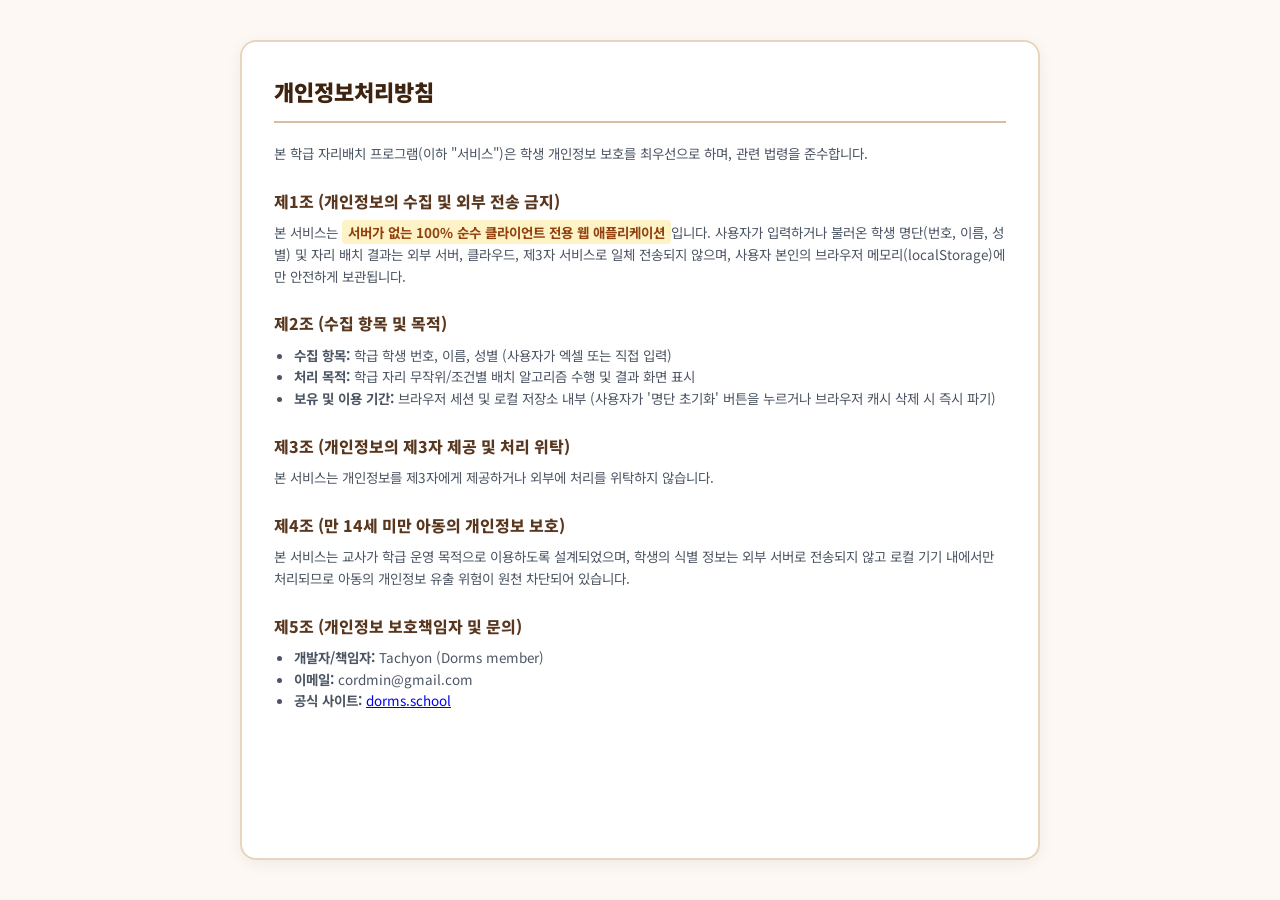
==== privacy.html @ ddee7d0c "feat: 보안 헤더 메타태그 및 개인정보처리방침 추가" ====
<!DOCTYPE html>
<html lang="ko">
<head>
  <meta charset="UTF-8">
  <title>개인정보처리방침 - 학급 자리배치 프로그램</title>
  <meta name="viewport" content="width=device-width, initial-scale=1">
  <link rel="stylesheet" href="css/style.css">
  <style>
    body { font-family: 'Noto Sans KR', sans-serif; padding: 40px 20px; background: var(--bg); color: var(--text1); line-height: 1.6; }
    .privacy-container { max-width: 800px; margin: 0 auto; background: #ffffff; padding: 32px; border-radius: 16px; border: 2px solid var(--border); box-shadow: 0 4px 16px rgba(0,0,0,0.06); }
    h1 { font-size: 22px; font-weight: 900; color: #3e2410; margin-bottom: 20px; border-bottom: 2px solid var(--border2); padding-bottom: 12px; }
    h2 { font-size: 16px; font-weight: 800; color: #59361e; margin-top: 24px; margin-bottom: 8px; }
    p, li { font-size: 13.5px; color: #4b5563; }
    ul { padding-left: 20px; margin-bottom: 12px; }
    .highlight { background: #fef3c7; padding: 2px 6px; border-radius: 4px; font-weight: 700; color: #92400e; }
  </style>
</head>
<body>
<div class="privacy-container">
  <h1>개인정보처리방침</h1>
  <p>본 학급 자리배치 프로그램(이하 "서비스")은 학생 개인정보 보호를 최우선으로 하며, 관련 법령을 준수합니다.</p>

  <h2>제1조 (개인정보의 수집 및 외부 전송 금지)</h2>
  <p>본 서비스는 <span class="highlight">서버가 없는 100% 순수 클라이언트 전용 웹 애플리케이션</span>입니다. 사용자가 입력하거나 불러온 학생 명단(번호, 이름, 성별) 및 자리 배치 결과는 외부 서버, 클라우드, 제3자 서비스로 일체 전송되지 않으며, 사용자 본인의 브라우저 메모리(localStorage)에만 안전하게 보관됩니다.</p>

  <h2>제2조 (수집 항목 및 목적)</h2>
  <ul>
    <li><strong>수집 항목:</strong> 학급 학생 번호, 이름, 성별 (사용자가 엑셀 또는 직접 입력)</li>
    <li><strong>처리 목적:</strong> 학급 자리 무작위/조건별 배치 알고리즘 수행 및 결과 화면 표시</li>
    <li><strong>보유 및 이용 기간:</strong> 브라우저 세션 및 로컬 저장소 내부 (사용자가 '명단 초기화' 버튼을 누르거나 브라우저 캐시 삭제 시 즉시 파기)</li>
  </ul>

  <h2>제3조 (개인정보의 제3자 제공 및 처리 위탁)</h2>
  <p>본 서비스는 개인정보를 제3자에게 제공하거나 외부에 처리를 위탁하지 않습니다.</p>

  <h2>제4조 (만 14세 미만 아동의 개인정보 보호)</h2>
  <p>본 서비스는 교사가 학급 운영 목적으로 이용하도록 설계되었으며, 학생의 식별 정보는 외부 서버로 전송되지 않고 로컬 기기 내에서만 처리되므로 아동의 개인정보 유출 위험이 원천 차단되어 있습니다.</p>

  <h2>제5조 (개인정보 보호책임자 및 문의)</h2>
  <ul>
    <li><strong>개발자/책임자:</strong> Tachyon (Dorms member)</li>
    <li><strong>이메일:</strong> cordmin@gmail.com</li>
    <li><strong>공식 사이트:</strong> <a href="https://dorms.school" target="_blank">dorms.school</a></li>
  </ul>
</div>
</body>
</html>
---- css/style.css ----
@import url('https://fonts.googleapis.com/css2?family=Gowun+Batang&family=Gowun+Dodum&family=Noto+Sans+KR:wght@400;500;700;900&family=Poor+Story&display=swap');

  :root {
    --bg: #fdf8f3;
    --panel: #ffffff;
    --sidebar: #F6CAD7;
    --sidebar2: #fdf6ef;
    --accent: #7d5334;
    --accent2: #59361e;
    --text1: #3e2410;
    --text2: #6b4425;
    --textm: #9a7255;
    --textw: #3e2410;
    --border: #e8d5be;
    --border2: #d9bda0;
    --locked: #fbbf24;
    --danger: #ef4444;
    --danger-text: #991b1b;
    --shadow: 0 2px 8px rgba(0,0,0,0.08);
    --shadow-lg: 0 8px 32px rgba(0,0,0,0.14);
    --sb-width: 290px;
    --cell-w: 100px;
    --cell-h: 75px;
    --row-gap: 8px;
    --col-gap: 63px;
    --title-color: #3e2410;
    --name-size: 24px; 
    --id-size: 19px;   
    --seat-font: 'Gowun Dodum', sans-serif;
  }

  *, *::before, *::after { box-sizing: border-box; margin: 0; padding: 0; }

  body {
    font-family: 'Noto Sans KR', sans-serif;
    background: var(--bg);
    color: var(--text1);
    height: 100vh;
    display: flex;
    overflow: hidden;
    font-size: 13px;
    user-select: none;
    -webkit-user-select: none;
  }

  input, textarea, select {
    user-select: auto;
    -webkit-user-select: auto;
  }

  /* ── Sidebar ── */
  #sidebar {
    width: var(--sb-width);
    min-width: var(--sb-width);
    max-width: var(--sb-width);
    padding-top: 25px;
    background: var(--sidebar);
    display: flex;
    flex-direction: column;
    overflow: visible;
    position: relative;
    user-select: none;
    z-index: 20;
  }

  #sb-header {
    padding: 16px 14px 10px;
    border-bottom: 1px solid var(--border2);
    flex-shrink: 0;
  }

  .sb-logo {
    display: flex;
    align-items: center;
    gap: 10px;
    margin-bottom: 4px;
  }

  .sb-logo-icon {
    width: 38px; height: 38px;
    background: #fde68a;
    color: #b45309;
    border-radius: 9px;
    display: flex; align-items: center; justify-content: center;
    font-size: 18px;
    flex-shrink: 0;
  }

  .sb-title { color: var(--title-color); font-size: 13px; font-weight: 900; line-height: 1.3; }
  .sb-sub { color: var(--accent2); font-size: 9px; letter-spacing: .06em; margin-top: 1px; }

  .sb-btns {
    display: grid;
    grid-template-columns: 1fr 1fr 1fr;
    gap: 5px;
    padding: 8px 14px;
    border-bottom: 1px solid var(--border2);
    flex-shrink: 0;
  }

  .sb-btn {
    background: var(--sidebar2);
    color: var(--textw);
    border: 1px solid var(--border2);
    border-radius: 7px;
    padding: 7px 4px;
    font-size: 12px;
    font-family: 'Noto Sans KR', sans-serif;
    cursor: pointer;
    display: flex; flex-direction: column; align-items: center; gap: 3px;
    transition: background .15s;
  }
  .sb-btn:hover { background: rgba(255,255,255,.08); }
  .sb-btn.accent { background: var(--accent); color: #fff; border-color: var(--accent); }
  .sb-btn.accent:hover { opacity: .85; }
  .sb-btn.danger { background: rgba(239,68,68,.12); color: var(--danger-text); border-color: rgba(239,68,68,.3); }
  .sb-btn.danger:hover { background: rgba(239,68,68,.25); }

  .switch {
    position: relative;
    display: inline-block;
    width: 40px;
    height: 22px;
  }
  .switch input {
    opacity: 0;
    width: 0;
    height: 0;
  }
  .switch .slider {
    position: absolute;
    inset: 0;
    background: #e2d7cb;
    border: 1px solid var(--border2);
    border-radius: 999px;
    transition: background .2s, border-color .2s;
  }
  .switch .slider::before {
    content: '';
    position: absolute;
    left: 2px;
    bottom: 1px;
    width: 18px;
    height: 18px;
    background: #fff;
    border-radius: 50%;
    transition: transform .2s;
    box-shadow: 0 1px 3px rgba(0,0,0,.15);
  }
  .switch input:checked + .slider {
    background: #F18BA7;
    border-color: #F18BA7;
  }
  .switch input:checked + .slider::before {
    transform: translateX(18px);
  }

  .toggle-label {
    color: var(--text1);
    font-size: 12px;
    font-weight: 700;
  }

  .sb-body {
    flex: 1;
    overflow: visible;
    padding: 0 12px 16px;
    margin-top: 0 !important;
    position: static !important;
    top: auto !important;
  }

  /* Cards */
  .card {
    background: var(--sidebar2);
    border: 1px solid var(--border2);
    border-radius: 15px;
    margin-bottom: 12px;
    overflow: visible;
    position: relative;
  }

  .card-head {
    display: flex; align-items: center; gap: 7px;
    padding: 9px 11px;
    font-size: 14px; font-weight: 800;
    color: var(--textw);
    border-bottom: 1px solid var(--border2);
  }
  .card-head .badge {
    margin-left: auto;
    background: var(--accent);
    color: #fff;
    border-radius: 20px;
    padding: 2px 8px;
    font-size: 10px;
    font-weight: 800;
  }

  .card-body { padding: 10px 11px; }

  .lbl {
    display: block;
    font-size: 11px;
    font-weight: 700;
    color: var(--text2);
    margin-bottom: 3px;
  }

  .inp {
    width: 100%;
    background: #ffffff;
    border: 1px solid var(--border2);
    border-radius: 9px;
    color: var(--text1);
    font-family: 'Noto Sans KR', sans-serif;
    font-size: 12px;
    padding: 7px 9px;
    outline: none;
    margin-bottom: 0;
  }
  .inp:focus { border-color: var(--accent); }
  .inp option { background: #ffffff; }

  .inp-num {
    text-align: center;
    padding: 6px 5px;
    font-size: 13px;
  }

  .grid2 { display: grid; grid-template-columns: 1fr 1fr; gap: 6px; margin-bottom: 6px; }
  .mb6 { margin-bottom: 6px; }
  .mb8 { margin-bottom: 8px; }

  /* 메인 툴바 실행 버튼 스타일 */
  .exec-btn {
    background: var(--accent);
    color: #fff;
    border: none;
    border-radius: 12px;
    padding: 10px 20px;
    font-family: 'Noto Sans KR', sans-serif;
    font-size: 16px;
    font-weight: 900;
    cursor: pointer;
    display: inline-flex; align-items: center; justify-content: center; gap: 6px;
    letter-spacing: .02em;
    transition: opacity .15s, transform .1s;
    box-shadow: none;
  }
  .exec-btn:hover { opacity: 1; transform: translateY(-2px); }
  .exec-btn:active { opacity: 1; transform: translateY(0); }

  /* 사이드바 배치 실행 버튼 (보조용) */
  .exec-btn-sm {
    width: 100%;
    background: var(--accent);
    color: #fff;
    border: none;
    border-radius: 12px;
    padding: 11px;
    font-family: 'Noto Sans KR', sans-serif;
    font-size: 13px;
    font-weight: 900;
    cursor: pointer;
    display: flex; align-items: center; justify-content: center; gap: 7px;
    margin-bottom: 10px;
    letter-spacing: .02em;
    transition: opacity .15s, transform .1s;
    box-shadow: none;
  }
  .exec-btn-sm:hover { opacity: .9; transform: translateY(-1px); }
  .exec-btn-sm:active { transform: translateY(0); }

  .exec-btn-sm.outline {
    background: #fff;
    color: var(--text1);
    border: 1px solid var(--border2);
    border-radius: 10px;
    box-shadow: none;
    font-weight: 700;
    font-size: 13px;
    padding: 8px 4px;
    margin-bottom: 0;
  }

  .slider-row { display: flex; align-items: center; gap: 7px; margin-bottom: 5px; }
  .slider-label { font-size: 10px; color: var(--textm); white-space: nowrap; min-width: 56px; }
  input[type=range] {
    flex: 1;
    accent-color: var(--accent);
    height: 4px;
    cursor: pointer;
  }

  /* ── Student grid input ── */
  .student-grid-wrap {
    border: 1px solid var(--border2);
    border-radius: 6px;
    overflow: hidden;
    margin-bottom: 8px;
  }
  .student-grid-head {
    display: grid;
    grid-template-columns: 52px 1fr 52px;
    background: rgba(59,130,246,.18);
    border-bottom: 2px solid var(--accent);
    overflow-y: scroll;
  }
  .student-grid-head::-webkit-scrollbar-thumb {
    background: transparent;
  }
  .student-grid-head div {
    padding: 5px 4px;
    font-size: 10px;
    font-weight: 800;
    color: var(--accent2);
    text-align: center;
    border-right: 1px solid var(--border2);
  }
  .student-grid-head div:last-child { border-right: none; }
  .student-grid-body {
    max-height: 260px;
    overflow-y: scroll;
  }
  .student-row {
    display: grid;
    grid-template-columns: 52px 1fr 52px;
    border-bottom: 1px solid var(--border2);
  }
  .student-row:last-child { border-bottom: none; }
  .student-cell {
    padding: 0;
    border-right: 1px solid var(--border2);
  }
  .student-cell:last-child { border-right: none; }
  .student-cell input {
    width: 100%;
    height: 28px;
    background: transparent;
    border: none;
    outline: none;
    color: var(--textw);
    font-family: 'Noto Sans KR', sans-serif;
    font-size: 11px;
    padding: 0 6px;
    text-align: center;
  }
  .student-cell input:focus { background: rgba(59,130,246,.08); }
  .student-row.placeholder-row .student-cell input {
    color: var(--textm);
    opacity: .5;
  }
  .student-grid-footer {
    display: flex;
    gap: 5px;
    margin-top: 5px;
  }
  .grid-action-btn {
    flex: 1;
    background: var(--sidebar);
    border: 1px solid var(--border2);
    border-radius: 6px;
    color: var(--textm);
    font-family: 'Noto Sans KR', sans-serif;
    font-size: 10px;
    font-weight: 700;
    padding: 5px 4px;
    cursor: pointer;
    text-align: center;
    transition: all .15s;
  }
  .grid-action-btn:hover { color: var(--textw); border-color: var(--accent); }

  /* ── Main area ── */
  #main {
    flex: 1;
    display: flex;
    flex-direction: column;
    overflow: hidden;
  }

  #main-toolbar {
    background: var(--panel);
    border-bottom: 1px solid var(--border);
    padding: 10px 14px;
    display: flex;
    align-items: center;
    gap: 12px; 
    flex-shrink: 0;
  }

  .toolbar-btn {
    padding: 8px 14px;
    border-radius: 7px;
    font-family: 'Noto Sans KR', sans-serif;
    font-size: 14px;
    font-weight: 700;
    border: 1px solid var(--border);
    cursor: pointer;
    background: var(--panel);
    color: var(--text2);
    display: inline-flex; align-items: center; gap: 4px;
    transition: all .15s;
    white-space: nowrap;
  }
  .toolbar-btn:hover { border-color: var(--accent); color: var(--accent); }

  .spacer { flex: 1; }

  /* ── Workspace ── */
  #workspace {
    flex: 1;
    overflow: hidden;
    padding: 32px 24px 24px;
    display: flex;
    flex-direction: column;
    align-items: center;
    justify-content: flex-start;
  }

  #board-area {
    display: flex;
    flex-direction: column;
    align-items: center;
    transform-origin: top center; 
  }

  /* Blackboard */
  .blackboard {
    order: 1;
    background: linear-gradient(180deg, #3a5c3b 0%, #1e3320 50%, #2d4a2e 100%);
    color: #ffffff;
    font-size: 19px;
    font-weight: 900;
    border-radius: 8px 8px 0 0;
    padding: 12px 40px;
    text-align: center;
    letter-spacing: .15em;
    width: 400px;
    min-width: 200px;
    box-shadow:
      inset 0 3px 10px rgba(0,0,0,.5),
      inset 0 -1px 4px rgba(0,0,0,.3),
      inset 2px 0 6px rgba(0,0,0,.2),
      inset -2px 0 6px rgba(0,0,0,.2);
    border: 4px solid #3d6e40;
    border-bottom: 3px solid #2a5230;
    position: relative;
    text-shadow: none;
    margin-top: 0;
    transition: margin-top 0.3s;
  }
  .blackboard::before {
    content: '';
    position: absolute;
    top: 5px; left: 5px; right: 5px; bottom: 0;
    border: 1px solid rgba(167,243,196,.12);
    border-bottom: none;
    border-radius: 4px 4px 0 0;
    pointer-events: none;
  }
  
  /* chalk tray */
  .board-spacer {
    order: 2;
    width: 400px;
    height: 12px;
    background: linear-gradient(180deg, #5c3d1a 0%, #7a5230 40%, #5c3d1a 100%);
    border-left: 4px solid #3d6e40;
    border-right: 4px solid #3d6e40;
    border-bottom: 3px solid #3d2a10;
    box-shadow: 0 4px 10px rgba(0,0,0,.25);
    margin-bottom: 24px;
  }

  #seats-wrap {
    order: 3;
    background: var(--panel);
    border: 2.5px solid var(--sidebar);
    border-radius: 12px;
    padding: 24px;
    box-shadow: 0 4px 14px rgba(246, 202, 215, 0.4);
    display: inline-block;
  }

  /* 교사 시점 활성화 시 Flex Order 순서 변경 */
  /* Match the blackboard top/bottom spacing to workspace top padding (32px) for consistent visual balance */
  #board-area.teacher-mode .blackboard { order: 3; margin-top: 28px; }
  #board-area.teacher-mode .board-spacer { order: 4; margin-bottom: 20px; }
  #board-area.teacher-mode #seats-wrap { order: 1; margin-top: 0; }

  .cols-container {
    display: flex;
    gap: var(--col-gap);
    align-items: flex-start;
  }

  .col-group {
    display: flex;
    flex-direction: column;
    gap: var(--row-gap);
    align-items: center;
  }

  .col-label {
    font-size: 22px;
    font-weight: 800;
    color: var(--text1);
    text-align: center;
    margin-bottom: 4px;
  }

  /* 모둠 레이블 */
  .group-label {
    font-size: 18px;
    font-weight: 800;
    color: var(--accent2);
    text-align: center;
    margin-bottom: 4px;
    width: 100%;
  }

  /* Seat Cell */
  .seat {
    width: var(--cell-w);
    height: var(--cell-h);
    border: 2px solid #a0714a;
    border-radius: 7px;
    background: linear-gradient(160deg, #d4a76a 0%, #c49454 60%, #b8843e 100%);
    box-shadow: 0 2px 6px rgba(100,60,20,.25), inset 0 1px 2px rgba(255,255,255,.2);
    display: flex;
    flex-direction: column;
    align-items: center;
    justify-content: center;
    cursor: pointer;
    transition: background .15s, border-color .15s, box-shadow .15s, transform .15s;
    position: relative;
    overflow: hidden;
  }
  .seat:hover { border-color: var(--accent); box-shadow: 0 0 0 3px rgba(59,130,246,.2), 0 2px 6px rgba(100,60,20,.3); }

  .seat.occupied {
    background: linear-gradient(160deg, #fdf6ec 0%, #faebd7 60%, #f5deb3 100%);
    border-color: #a0714a;
  }

  .seat.occupied.male::before {
    content: ''; position: absolute; bottom: 0; left: 0; right: 0; height: 10%;
    background: #93c5fd; border-radius: 0 0 4px 4px; pointer-events: none; z-index: 1;
  }
  .seat.occupied.female::before {
    content: ''; position: absolute; bottom: 0; left: 0; right: 0; height: 10%;
    background: #f9a8d4; border-radius: 0 0 4px 4px; pointer-events: none; z-index: 1;
  }

  .seat.ghost {
    background: #f1f5f9;
    border: 2px dashed #cbd5e1;
    box-shadow: none;
    cursor: default;
  }
  .seat.ghost:hover { border-color: #cbd5e1; box-shadow: none; }

  .seat.excluded {
    background: #fef2f2;
    border: 2px dashed #fca5a5;
    box-shadow: none;
    cursor: pointer;
  }

  .seat.locked { border-color: var(--locked); }
  .seat.locked::after {
    content: '🔒';
    position: absolute;
    top: 2px; right: 3px;
    font-size: 16px;
    z-index: 10;
  }

  .seat.selected { border-color: var(--accent); box-shadow: 0 0 0 3px rgba(59,130,246,.3); }
  .seat.over { background: #eff6ff; border-color: var(--accent); }

  .seat-id {
    font-family: 'JetBrains Mono', monospace;
    font-size: var(--id-size);
    font-weight: 700;
    color: var(--accent);
    line-height: 1.2;
    z-index: 5;
  }

  .seat-name {
    font-family: var(--seat-font);
    font-size: var(--name-size);
    font-weight: 700;
    color: var(--text1);
    line-height: 1.3;
    text-align: center;
    max-width: calc(var(--cell-w) - 10px);
    overflow: hidden;
    text-overflow: ellipsis;
    white-space: nowrap;
    z-index: 5;
  }

  .seat.excluded .seat-empty-mark { color: #fca5a5; font-size: 16px; }

  .fixed-dot {
    position: absolute;
    bottom: 3px; left: 3px;
    width: 6px; height: 6px;
    border-radius: 50%;
    background: var(--locked);
    z-index: 10;
  }

  /* Speech Bubble (말풍선) */
  .speech-bubble {
    position: relative;
    background: #ffffff;
    border: 2px solid #F18BA7;
    border-radius: 14px;
    padding: 8px 10px;
    font-size: 12px;
    font-weight: 700;
    color: var(--text1);
    box-shadow: 0 4px 12px rgba(241,139,167,0.15);
    flex: 1;
    word-break: keep-all;
    line-height: 1.35;
    display: flex;
    align-items: center;
    justify-content: center;
    text-align: center;
    height: 75px;
    transition: transform 0.2s, box-shadow 0.2s, background 0.2s, border-color 0.2s;
    user-select: none;
  }
  .speech-bubble::before {
    content: '';
    position: absolute;
    left: -8px;
    top: 50%;
    transform: translateY(-50%);
    border-style: solid;
    border-width: 6px 8px 6px 0;
    border-color: transparent #F18BA7 transparent transparent;
  }
  .speech-bubble::after {
    content: '';
    position: absolute;
    left: -5px;
    top: 50%;
    transform: translateY(-50%);
    border-style: solid;
    border-width: 5px 6px 5px 0;
    border-color: transparent #ffffff transparent transparent;
  }
  .speech-bubble.counting {
    background: #fff0f5;
    border-color: #f43f5e;
    cursor: pointer;
    animation: bubblePulse 0.6s infinite alternate ease-in-out;
  }
  @keyframes bubblePulse {
    from { transform: scale(1); }
    to { transform: scale(1.03); }
  }

  /* Custom Top Tooltip (상단 말풍선 툴팁) */
  .tooltip-wrap {
    position: relative;
    display: inline-flex;
  }
  .tooltip-wrap .custom-tooltip {
    position: absolute;
    bottom: calc(100% + 8px);
    left: calc(50% + 5px);
    transform: translateX(-50%) translateY(4px);
    background: #ffffff;
    color: #ef4444;
    border: 1.5px solid #fca5a5;
    padding: 4px 8px;
    border-radius: 7px;
    font-size: 11px;
    font-weight: 800;
    white-space: nowrap;
    box-shadow: 0 4px 12px rgba(239,68,68,0.15);
    opacity: 0;
    visibility: hidden;
    pointer-events: none;
    transition: all 0.2s cubic-bezier(0.16, 1, 0.3, 1);
    z-index: 100;
  }
  .tooltip-wrap .custom-tooltip::before {
    content: '';
    position: absolute;
    top: 100%;
    left: 50%;
    transform: translateX(-50%);
    border-style: solid;
    border-width: 6px 6px 0 6px;
    border-color: #fca5a5 transparent transparent transparent;
  }
  .tooltip-wrap .custom-tooltip::after {
    content: '';
    position: absolute;
    top: 100%;
    left: 50%;
    transform: translateX(-50%);
    border-style: solid;
    border-width: 5px 5px 0 5px;
    border-color: #ffffff transparent transparent transparent;
  }
  .tooltip-wrap:hover .custom-tooltip {
    opacity: 1;
    visibility: visible;
    transform: translateX(-50%) translateY(0);
  }

  /* Toast */
  #toast {
    position: fixed;
    bottom: 24px; left: 50%;
    transform: translateX(-50%) translateY(20px);
    background: #F18BA7;
    color: #fff;
    padding: 12px 24px;
    border-radius: 10px;
    font-size: 14px;
    font-weight: 700;
    opacity: 0;
    transition: all .25s;
    pointer-events: none;
    z-index: 9999;
    white-space: nowrap;
    box-shadow: 0 6px 20px rgba(241,139,167,0.35);
    text-align: center;
  }
  #toast.error {
    background: var(--danger);
    font-size: 16px;
    padding: 16px 28px;
    box-shadow: 0 10px 30px rgba(239,68,68,0.4);
  }
  #toast.show { opacity: 1; transform: translateX(-50%) translateY(0); }

  /* Modal */
  .mbg {
    position: fixed; inset: 0;
    background: rgba(0,0,0,.55);
    display: flex; align-items: center; justify-content: center;
    z-index: 800;
  }
  .modal {
    background: var(--panel);
    border-radius: 14px;
    padding: 22px 20px 18px;
    width: min(380px, 92vw);
    box-shadow: var(--shadow-lg);
  }
  .modal h3 { font-size: 15px; font-weight: 900; margin-bottom: 14px; color: var(--text1); }
  .modal-msg { font-size: 13px; line-height: 1.6; color: var(--text2); margin-bottom: 18px; white-space: pre-wrap; }
  .modal-btns { display: flex; gap: 8px; }
  .modal-btns button {
    flex: 1; padding: 11px;
    border-radius: 9px;
    font-family: 'Noto Sans KR', sans-serif;
    font-size: 13px; font-weight: 700;
    cursor: pointer; border: none;
  }
  .btn-ok { background: var(--danger); color: #fff; }
  .btn-cancel { background: var(--bg); color: var(--text2); }

  /* Context menu */
  #ctx-menu {
    position: fixed;
    background: var(--panel);
    border: 1px solid var(--border);
    border-radius: 10px;
    padding: 5px;
    min-width: 200px;
    box-shadow: var(--shadow-lg);
    z-index: 700;
    display: none;
  }
  #ctx-menu.open { display: block; }
  .ctx-item {
    padding: 8px 11px;
    border-radius: 6px;
    font-size: 11px;
    font-weight: 700;
    cursor: pointer;
    color: var(--text2);
    display: flex; align-items: center; gap: 7px;
  }
  .ctx-item:hover { background: var(--bg); color: var(--text1); }
  .ctx-item.danger { color: var(--danger); }
  .ctx-sep { height: 1px; background: var(--border); margin: 4px 0; }
  .ctx-head { padding: 6px 11px 2px; font-size: 10px; font-weight: 800; color: var(--textm); }

  ::-webkit-scrollbar { width: 6px; height: 6px; }
  ::-webkit-scrollbar-track { background: transparent; }
  ::-webkit-scrollbar-thumb { background: #c1c9d6; border-radius: 3px; }

  #sb-resizer {
    display: none;
    width: 0;
    cursor: default;
    background: transparent;
    transition: none;
    flex-shrink: 0;
    align-self: stretch;
  }
  #sb-resizer:hover { background: var(--accent); }

  .sort-row { display: flex; gap: 4px; margin-top: 5px; }
  .sort-row .inp { font-size: 11px; padding: 5px 4px; }

  /* ── 인쇄 전용 스타일 (A4 가로 1페이지 완벽 중앙 정렬) ── */
  @media print {
    body > *:not(#temp-print-wrap) {
      display: none !important;
    }
    
    html, body {
      background: #ffffff !important;
      width: 100% !important;
      height: 100% !important; 
      margin: 0 !important;
      padding: 0 !important;
      overflow: hidden !important;
      display: flex !important;
      align-items: center !important;
      justify-content: center !important;
    }

    #temp-print-wrap {
      position: fixed !important;
      left: 50% !important;
      top: 50% !important;
      margin: 0 !important;
      padding: 0 !important;
      background: #ffffff !important;
      display: flex !important;
      flex-direction: row !important;
      gap: 20px !important;
      align-items: center !important;
      justify-content: center !important;
      overflow: visible !important;
      page-break-inside: avoid !important;
      break-inside: avoid !important;
      page-break-after: avoid !important;
      break-after: avoid !important;
    }

    * {
      -webkit-print-color-adjust: exact !important;
      print-color-adjust: exact !important;
      box-shadow: none !important;
      text-shadow: none !important;
      filter: none !important;
    }

    @page {
      size: landscape;
      margin: 0; 
    }
  }

/* ── Save Popover Menu ── */
#save-popover {
  display: none;
  position: fixed;
  z-index: 1100;
  background: #ffffff;
  border: 1px solid var(--border2);
  border-radius: 12px;
  box-shadow: 0 6px 16px rgba(0, 0, 0, 0.15);
  padding: 6px;
  width: 170px;
}
.pop-item-btn {
  background: none;
  border: none;
  text-align: left;
  width: 100%;
  padding: 9px 12px;
  font-size: 12px;
  font-weight: 800;
  color: var(--text1);
  border-radius: 8px;
  cursor: pointer;
  display: flex;
  align-items: center;
  gap: 8px;
  transition: background 0.15s;
}
.pop-item-btn:hover {
  background: rgba(59, 130, 246, 0.08);
}

/* ── Countdown Overlay ── */
.countdown-mbg {
  position: fixed;
  inset: 0;
  background: rgba(0, 0, 0, 0.45);
  backdrop-filter: blur(6px);
  -webkit-backdrop-filter: blur(6px);
  display: flex;
  align-items: center;
  justify-content: center;
  z-index: 10000;
  cursor: pointer;
  animation: fadeInOverlay 0.25s ease-out forwards;
}

.countdown-content {
  display: flex;
  flex-direction: column;
  align-items: center;
  justify-content: center;
  position: relative;
  text-align: center;
  user-select: none;
}

.countdown-img-wrap {
  width: clamp(250px, 40vmin, 580px);
  height: clamp(250px, 40vmin, 580px);
  display: flex;
  align-items: center;
  justify-content: center;
  position: relative;
  margin-bottom: calc(clamp(250px, 40vmin, 580px) * -0.12);
}

#countdown-char-img {
  max-width: 100%;
  max-height: 100%;
  object-fit: contain;
  filter: drop-shadow(0 10px 25px rgba(0,0,0,0.35));
  animation: countdownPop 0.4s cubic-bezier(0.175, 0.885, 0.32, 1.275) forwards;
}

#countdown-num-text {
  font-size: clamp(90px, 15vmin, 220px);
  font-weight: 900;
  color: #ffffff;
  text-shadow: 0 4px 20px rgba(0, 0, 0, 0.6), 0 0 20px rgba(241, 139, 167, 0.9);
  line-height: 1;
  margin-bottom: clamp(10px, 2vmin, 24px);
  z-index: 2;
  font-family: 'Noto Sans KR', sans-serif;
  animation: countdownPop 0.35s cubic-bezier(0.175, 0.885, 0.32, 1.275) forwards;
}

.countdown-sub-hint {
  font-size: clamp(13px, 2vmin, 22px);
  font-weight: 700;
  color: rgba(255, 255, 255, 0.9);
  background: rgba(0, 0, 0, 0.35);
  padding: clamp(6px, 1vmin, 12px) clamp(16px, 2.5vmin, 32px);
  border-radius: 30px;
  box-shadow: 0 2px 10px rgba(0,0,0,0.2);
  backdrop-filter: blur(4px);
}

@keyframes countdownPop {
  0% {
    transform: scale(0.4);
    opacity: 0;
  }
  70% {
    transform: scale(1.08);
    opacity: 1;
  }
  100% {
    transform: scale(1);
    opacity: 1;
  }
}

@keyframes fadeInOverlay {
  from { opacity: 0; }
  to { opacity: 1; }
}
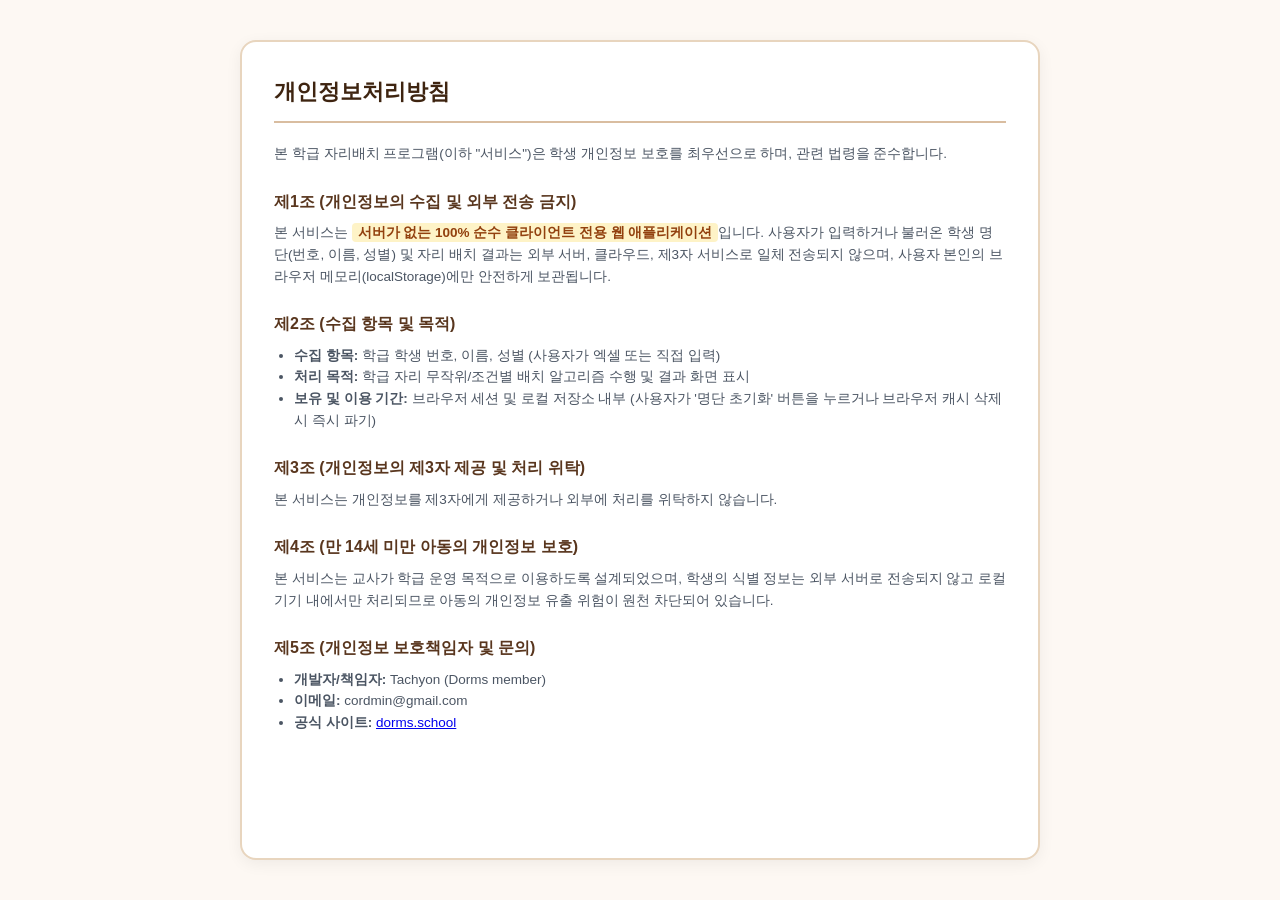
==== commit 48bb8a1b: "fix: 보안 헤더 meta 태그 5종 전체 구현 및 _headers 설정 추가" ====
--- a/privacy.html
+++ b/privacy.html
@@ -4,6 +4,11 @@
   <meta charset="UTF-8">
   <title>개인정보처리방침 - 학급 자리배치 프로그램</title>
   <meta name="viewport" content="width=device-width, initial-scale=1">
+  <meta http-equiv="Content-Security-Policy" content="default-src 'self' 'unsafe-inline' 'unsafe-eval' https://fonts.googleapis.com https://fonts.gstatic.com data: blob:; frame-ancestors 'none'; object-src 'none'; base-uri 'self'; form-action 'self';">
+  <meta http-equiv="X-Frame-Options" content="DENY">
+  <meta http-equiv="X-Content-Type-Options" content="nosniff">
+  <meta http-equiv="Referrer-Policy" content="strict-origin-when-cross-origin">
+  <meta http-equiv="Permissions-Policy" content="camera=(), microphone=(), geolocation=()">
   <link rel="stylesheet" href="css/style.css">
   <style>
     body { font-family: 'Noto Sans KR', sans-serif; padding: 40px 20px; background: var(--bg); color: var(--text1); line-height: 1.6; }
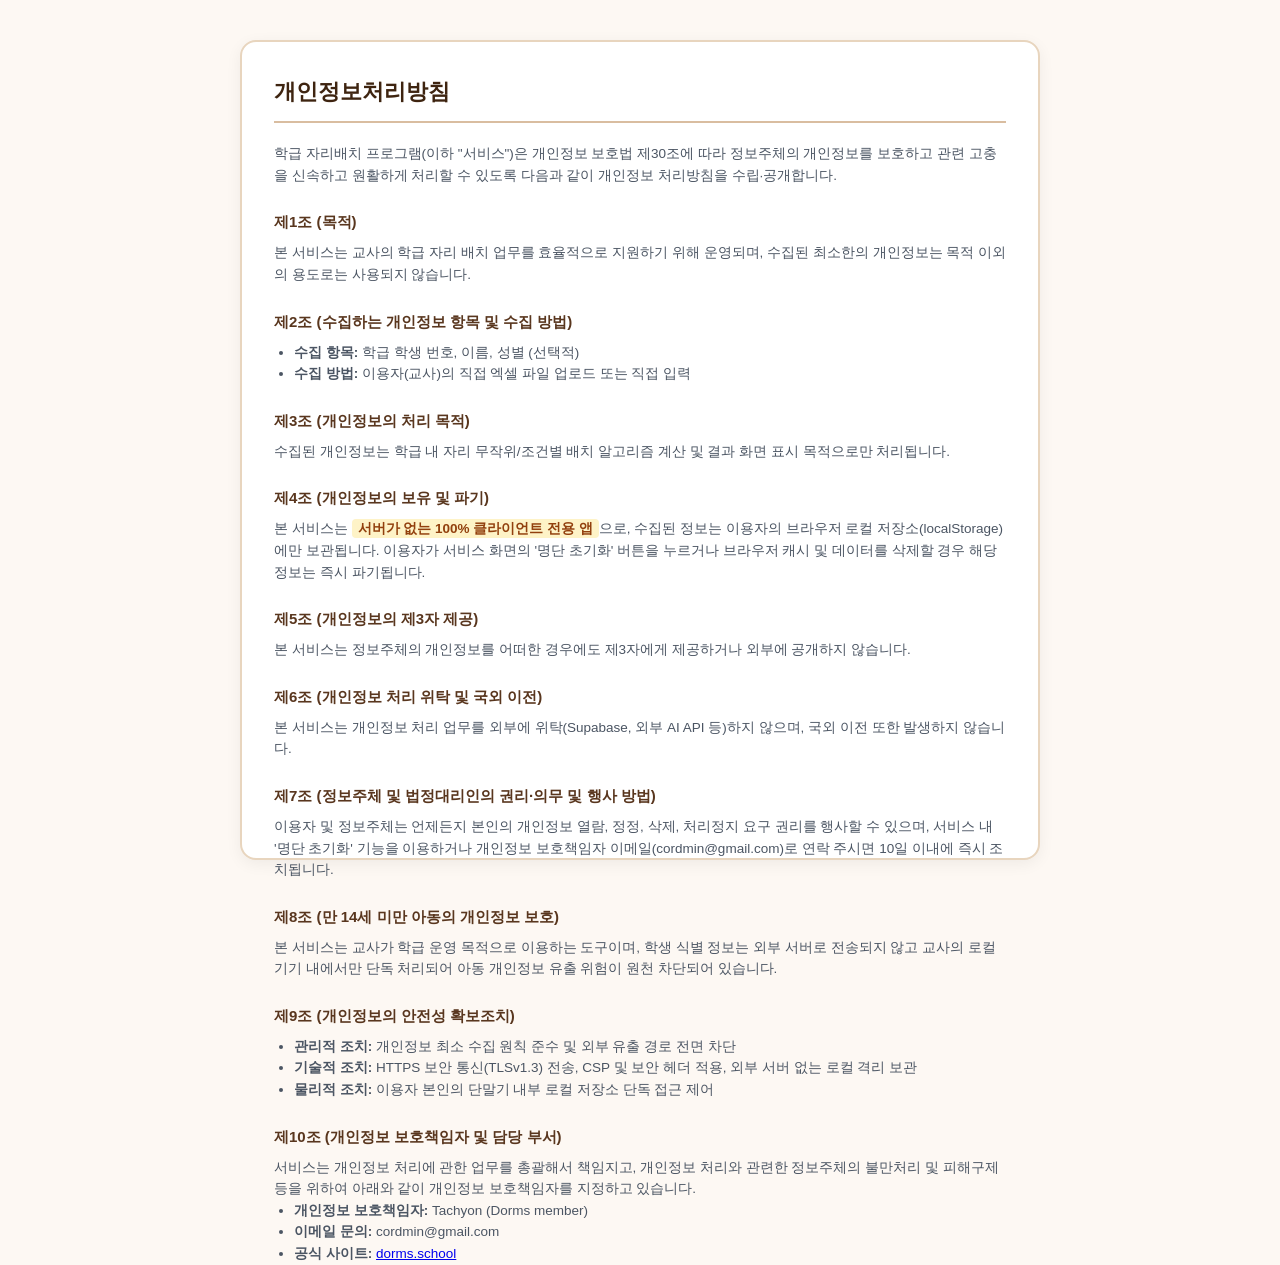
==== commit 04684470: "docs: 학운위(edzip) 10개 표준 조항 규격으로 개인정보처리방침 보완" ====
--- a/privacy.html
+++ b/privacy.html
@@ -14,7 +14,7 @@
     body { font-family: 'Noto Sans KR', sans-serif; padding: 40px 20px; background: var(--bg); color: var(--text1); line-height: 1.6; }
     .privacy-container { max-width: 800px; margin: 0 auto; background: #ffffff; padding: 32px; border-radius: 16px; border: 2px solid var(--border); box-shadow: 0 4px 16px rgba(0,0,0,0.06); }
     h1 { font-size: 22px; font-weight: 900; color: #3e2410; margin-bottom: 20px; border-bottom: 2px solid var(--border2); padding-bottom: 12px; }
-    h2 { font-size: 16px; font-weight: 800; color: #59361e; margin-top: 24px; margin-bottom: 8px; }
+    h2 { font-size: 15px; font-weight: 800; color: #59361e; margin-top: 24px; margin-bottom: 8px; }
     p, li { font-size: 13.5px; color: #4b5563; }
     ul { padding-left: 20px; margin-bottom: 12px; }
     .highlight { background: #fef3c7; padding: 2px 6px; border-radius: 4px; font-weight: 700; color: #92400e; }
@@ -23,28 +23,47 @@
 <body>
 <div class="privacy-container">
   <h1>개인정보처리방침</h1>
-  <p>본 학급 자리배치 프로그램(이하 "서비스")은 학생 개인정보 보호를 최우선으로 하며, 관련 법령을 준수합니다.</p>
+  <p>학급 자리배치 프로그램(이하 "서비스")은 개인정보 보호법 제30조에 따라 정보주체의 개인정보를 보호하고 관련 고충을 신속하고 원활하게 처리할 수 있도록 다음과 같이 개인정보 처리방침을 수립·공개합니다.</p>
 
-  <h2>제1조 (개인정보의 수집 및 외부 전송 금지)</h2>
-  <p>본 서비스는 <span class="highlight">서버가 없는 100% 순수 클라이언트 전용 웹 애플리케이션</span>입니다. 사용자가 입력하거나 불러온 학생 명단(번호, 이름, 성별) 및 자리 배치 결과는 외부 서버, 클라우드, 제3자 서비스로 일체 전송되지 않으며, 사용자 본인의 브라우저 메모리(localStorage)에만 안전하게 보관됩니다.</p>
+  <h2>제1조 (목적)</h2>
+  <p>본 서비스는 교사의 학급 자리 배치 업무를 효율적으로 지원하기 위해 운영되며, 수집된 최소한의 개인정보는 목적 이외의 용도로는 사용되지 않습니다.</p>
 
-  <h2>제2조 (수집 항목 및 목적)</h2>
+  <h2>제2조 (수집하는 개인정보 항목 및 수집 방법)</h2>
   <ul>
-    <li><strong>수집 항목:</strong> 학급 학생 번호, 이름, 성별 (사용자가 엑셀 또는 직접 입력)</li>
-    <li><strong>처리 목적:</strong> 학급 자리 무작위/조건별 배치 알고리즘 수행 및 결과 화면 표시</li>
-    <li><strong>보유 및 이용 기간:</strong> 브라우저 세션 및 로컬 저장소 내부 (사용자가 '명단 초기화' 버튼을 누르거나 브라우저 캐시 삭제 시 즉시 파기)</li>
+    <li><strong>수집 항목:</strong> 학급 학생 번호, 이름, 성별 (선택적)</li>
+    <li><strong>수집 방법:</strong> 이용자(교사)의 직접 엑셀 파일 업로드 또는 직접 입력</li>
   </ul>
 
-  <h2>제3조 (개인정보의 제3자 제공 및 처리 위탁)</h2>
-  <p>본 서비스는 개인정보를 제3자에게 제공하거나 외부에 처리를 위탁하지 않습니다.</p>
+  <h2>제3조 (개인정보의 처리 목적)</h2>
+  <p>수집된 개인정보는 학급 내 자리 무작위/조건별 배치 알고리즘 계산 및 결과 화면 표시 목적으로만 처리됩니다.</p>
 
-  <h2>제4조 (만 14세 미만 아동의 개인정보 보호)</h2>
-  <p>본 서비스는 교사가 학급 운영 목적으로 이용하도록 설계되었으며, 학생의 식별 정보는 외부 서버로 전송되지 않고 로컬 기기 내에서만 처리되므로 아동의 개인정보 유출 위험이 원천 차단되어 있습니다.</p>
+  <h2>제4조 (개인정보의 보유 및 파기)</h2>
+  <p>본 서비스는 <span class="highlight">서버가 없는 100% 클라이언트 전용 앱</span>으로, 수집된 정보는 이용자의 브라우저 로컬 저장소(localStorage)에만 보관됩니다. 이용자가 서비스 화면의 '명단 초기화' 버튼을 누르거나 브라우저 캐시 및 데이터를 삭제할 경우 해당 정보는 즉시 파기됩니다.</p>
 
-  <h2>제5조 (개인정보 보호책임자 및 문의)</h2>
+  <h2>제5조 (개인정보의 제3자 제공)</h2>
+  <p>본 서비스는 정보주체의 개인정보를 어떠한 경우에도 제3자에게 제공하거나 외부에 공개하지 않습니다.</p>
+
+  <h2>제6조 (개인정보 처리 위탁 및 국외 이전)</h2>
+  <p>본 서비스는 개인정보 처리 업무를 외부에 위탁(Supabase, 외부 AI API 등)하지 않으며, 국외 이전 또한 발생하지 않습니다.</p>
+
+  <h2>제7조 (정보주체 및 법정대리인의 권리·의무 및 행사 방법)</h2>
+  <p>이용자 및 정보주체는 언제든지 본인의 개인정보 열람, 정정, 삭제, 처리정지 요구 권리를 행사할 수 있으며, 서비스 내 '명단 초기화' 기능을 이용하거나 개인정보 보호책임자 이메일(cordmin@gmail.com)로 연락 주시면 10일 이내에 즉시 조치됩니다.</p>
+
+  <h2>제8조 (만 14세 미만 아동의 개인정보 보호)</h2>
+  <p>본 서비스는 교사가 학급 운영 목적으로 이용하는 도구이며, 학생 식별 정보는 외부 서버로 전송되지 않고 교사의 로컬 기기 내에서만 단독 처리되어 아동 개인정보 유출 위험이 원천 차단되어 있습니다.</p>
+
+  <h2>제9조 (개인정보의 안전성 확보조치)</h2>
   <ul>
-    <li><strong>개발자/책임자:</strong> Tachyon (Dorms member)</li>
-    <li><strong>이메일:</strong> cordmin@gmail.com</li>
+    <li><strong>관리적 조치:</strong> 개인정보 최소 수집 원칙 준수 및 외부 유출 경로 전면 차단</li>
+    <li><strong>기술적 조치:</strong> HTTPS 보안 통신(TLSv1.3) 전송, CSP 및 보안 헤더 적용, 외부 서버 없는 로컬 격리 보관</li>
+    <li><strong>물리적 조치:</strong> 이용자 본인의 단말기 내부 로컬 저장소 단독 접근 제어</li>
+  </ul>
+
+  <h2>제10조 (개인정보 보호책임자 및 담당 부서)</h2>
+  <p>서비스는 개인정보 처리에 관한 업무를 총괄해서 책임지고, 개인정보 처리와 관련한 정보주체의 불만처리 및 피해구제 등을 위하여 아래와 같이 개인정보 보호책임자를 지정하고 있습니다.</p>
+  <ul>
+    <li><strong>개인정보 보호책임자:</strong> Tachyon (Dorms member)</li>
+    <li><strong>이메일 문의:</strong> cordmin@gmail.com</li>
     <li><strong>공식 사이트:</strong> <a href="https://dorms.school" target="_blank">dorms.school</a></li>
   </ul>
 </div>
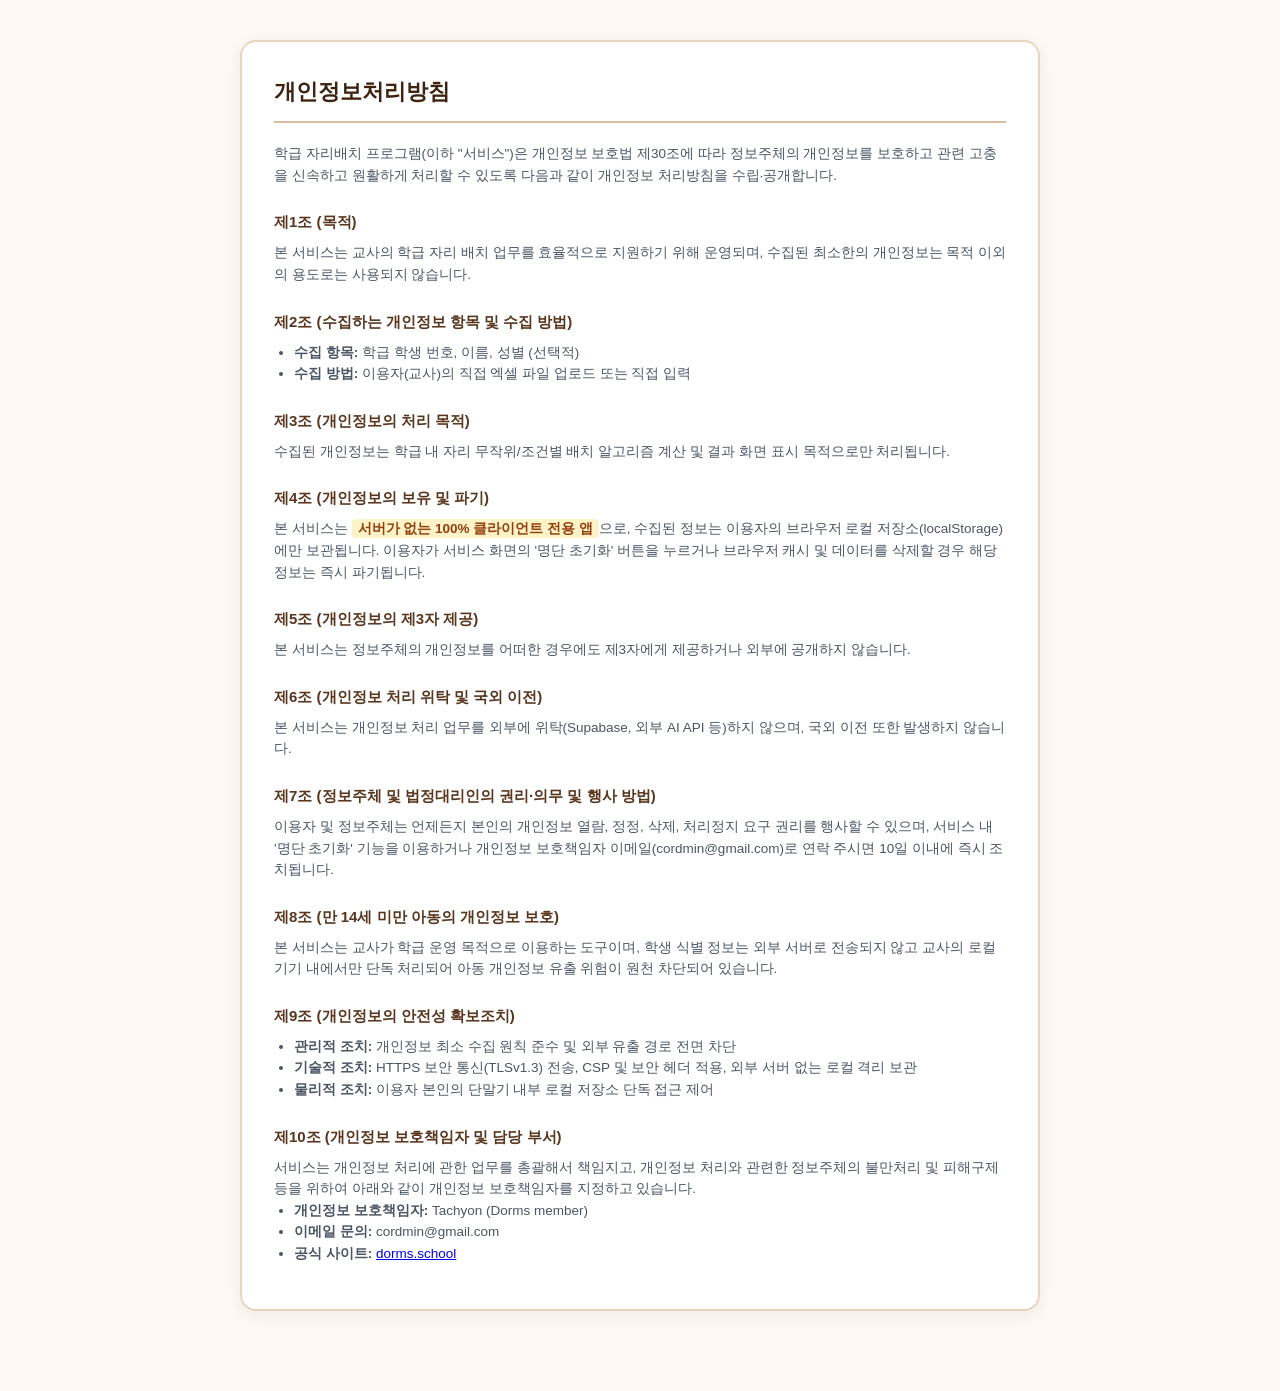
==== commit 253afe2e: "fix: 개인정보처리방침 페이지(privacy.html) 스크롤 동작 허용 수정" ====
--- a/privacy.html
+++ b/privacy.html
@@ -11,8 +11,17 @@
   <meta http-equiv="Permissions-Policy" content="camera=(), microphone=(), geolocation=()">
   <link rel="stylesheet" href="css/style.css">
   <style>
+    html, body {
+      height: auto !important;
+      min-height: 100% !important;
+      overflow-y: auto !important;
+      overflow-x: hidden !important;
+      display: block !important;
+      user-select: text !important;
+      -webkit-user-select: text !important;
+    }
     body { font-family: 'Noto Sans KR', sans-serif; padding: 40px 20px; background: var(--bg); color: var(--text1); line-height: 1.6; }
-    .privacy-container { max-width: 800px; margin: 0 auto; background: #ffffff; padding: 32px; border-radius: 16px; border: 2px solid var(--border); box-shadow: 0 4px 16px rgba(0,0,0,0.06); }
+    .privacy-container { max-width: 800px; margin: 0 auto 40px auto; background: #ffffff; padding: 32px; border-radius: 16px; border: 2px solid var(--border); box-shadow: 0 4px 16px rgba(0,0,0,0.06); }
     h1 { font-size: 22px; font-weight: 900; color: #3e2410; margin-bottom: 20px; border-bottom: 2px solid var(--border2); padding-bottom: 12px; }
     h2 { font-size: 15px; font-weight: 800; color: #59361e; margin-top: 24px; margin-bottom: 8px; }
     p, li { font-size: 13.5px; color: #4b5563; }
